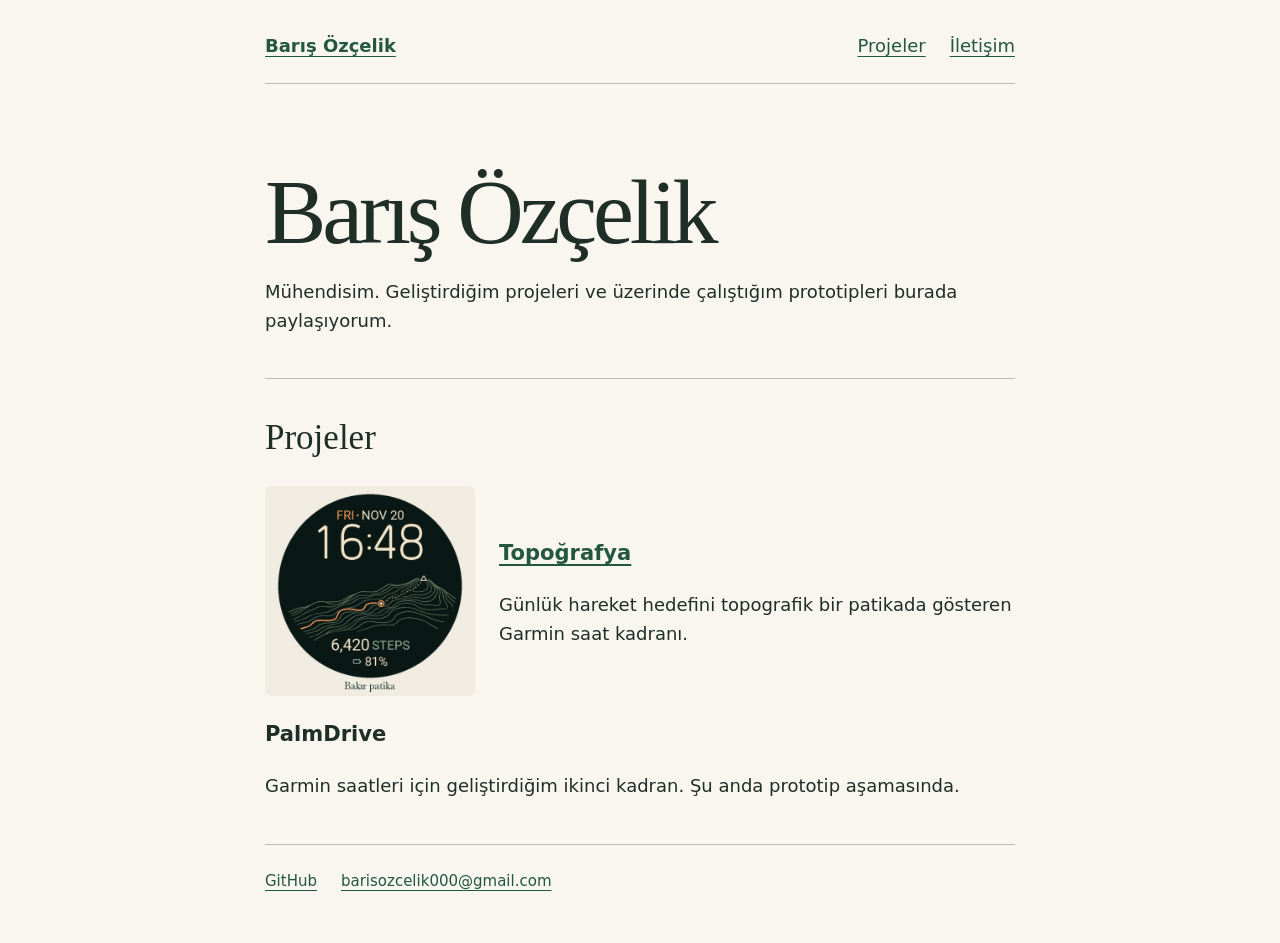
==== index.html @ dd602a6b "Add files via upload" ====
<!doctype html><html lang="tr"><head><meta charset="utf-8"><meta name="viewport" content="width=device-width,initial-scale=1"><title>Barış Özçelik · Mühendis</title><link rel="stylesheet" href="style.css"></head><body><nav aria-label="Ana gezinme"><a href="./">Barış Özçelik</a><a href="./#projeler">Projeler</a><a href="mailto:barisozcelik000@gmail.com">İletişim</a></nav><main><header><h1>Barış Özçelik</h1><p>Mühendisim. Geliştirdiğim projeleri ve üzerinde çalıştığım prototipleri burada paylaşıyorum.</p></header><section id="projeler"><h2>Projeler</h2><article class="project"><img src="topografya.png" alt="Topoğrafya kadranının görünümü"><div><h3><a href="apps/watch-faces/topografya/">Topoğrafya</a></h3><p>Günlük hareket hedefini topografik bir patikada gösteren Garmin saat kadranı.</p></div></article><article><h3>PalmDrive</h3><p>Garmin saatleri için geliştirdiğim ikinci kadran. Şu anda prototip aşamasında.</p></article></section></main><footer><a href="https://github.com/barisozcelik">GitHub</a><a href="mailto:barisozcelik000@gmail.com">barisozcelik000@gmail.com</a></footer></body></html>
---- style.css ----
*{box-sizing:border-box}body{max-width:870px;margin:auto;padding:32px clamp(20px,5vw,60px) 50px;background:#f8f6ef;color:#202e28;font:18px/1.6 'Inter',system-ui,sans-serif}nav,footer{display:flex;flex-wrap:wrap;align-items:center;gap:24px}nav{padding-bottom:22px;border-bottom:1px solid #babeb3}nav a:first-child{margin-right:auto;font-weight:700}a{color:#245741;text-underline-offset:4px}header{padding:clamp(34px,7vw,80px) 0 24px}h1,h2{font-family:Georgia,serif;line-height:1.05;font-weight:500}h1{font-size:clamp(52px,9vw,92px);letter-spacing:-.045em;margin:0}h2{font-size:35px}section{border-top:1px solid #babeb3;padding:12px 0 26px}.project{display:flex;align-items:center;gap:24px}.project img{width:28%;border-radius:6px}footer{border-top:1px solid #babeb3;padding-top:24px;font-size:15px}.detail{width:min(100%,360px);height:auto;display:block;margin:20px 0}
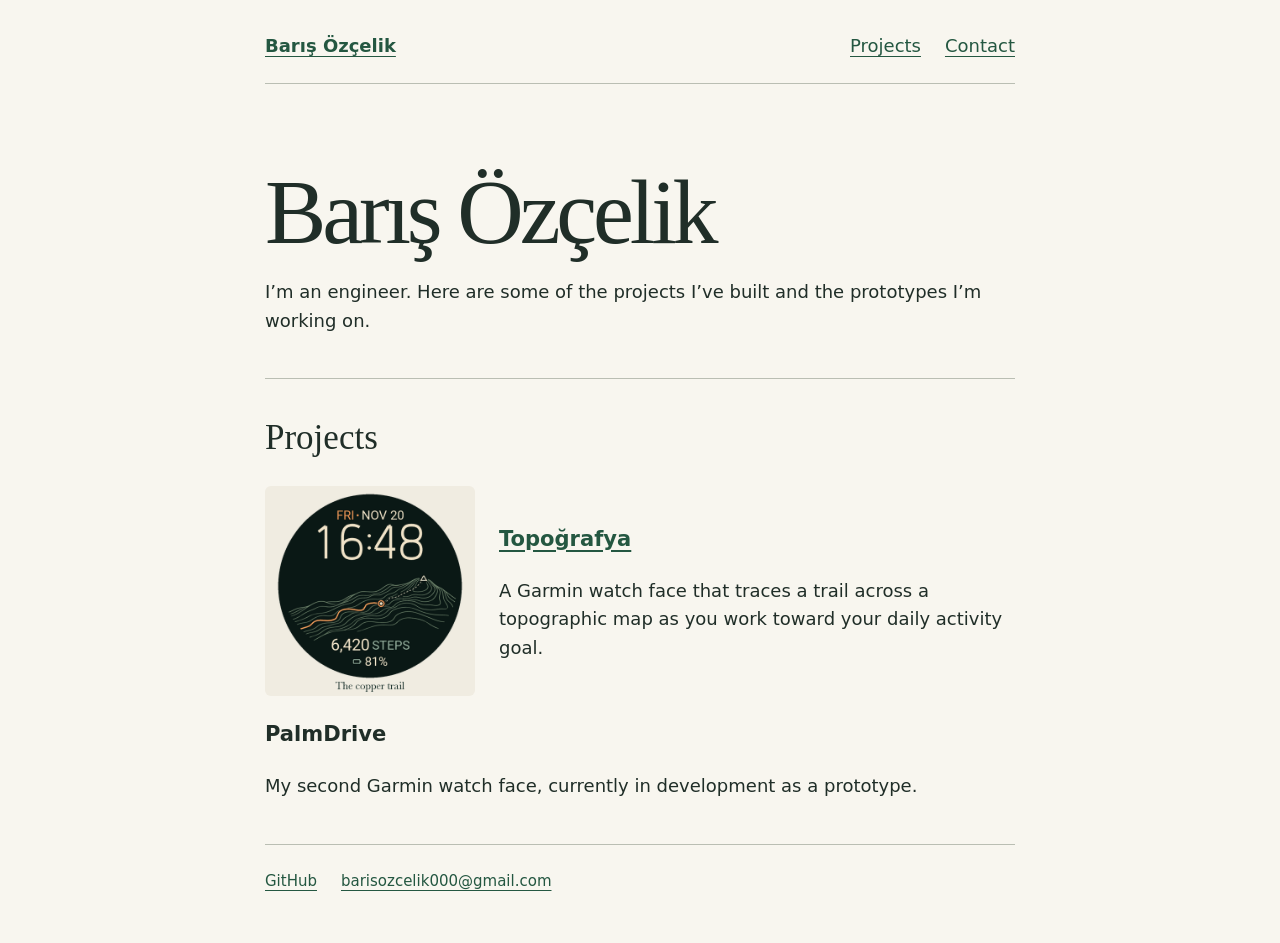
==== commit d465c47d: "Publish English portfolio and watch face artwork" ====
--- a/index.html
+++ b/index.html
@@ -1 +1 @@
-<!doctype html><html lang="tr"><head><meta charset="utf-8"><meta name="viewport" content="width=device-width,initial-scale=1"><title>Barış Özçelik · Mühendis</title><link rel="stylesheet" href="style.css"></head><body><nav aria-label="Ana gezinme"><a href="./">Barış Özçelik</a><a href="./#projeler">Projeler</a><a href="mailto:barisozcelik000@gmail.com">İletişim</a></nav><main><header><h1>Barış Özçelik</h1><p>Mühendisim. Geliştirdiğim projeleri ve üzerinde çalıştığım prototipleri burada paylaşıyorum.</p></header><section id="projeler"><h2>Projeler</h2><article class="project"><img src="topografya.png" alt="Topoğrafya kadranının görünümü"><div><h3><a href="apps/watch-faces/topografya/">Topoğrafya</a></h3><p>Günlük hareket hedefini topografik bir patikada gösteren Garmin saat kadranı.</p></div></article><article><h3>PalmDrive</h3><p>Garmin saatleri için geliştirdiğim ikinci kadran. Şu anda prototip aşamasında.</p></article></section></main><footer><a href="https://github.com/barisozcelik">GitHub</a><a href="mailto:barisozcelik000@gmail.com">barisozcelik000@gmail.com</a></footer></body></html>+<!doctype html><html lang="en"><head><meta charset="utf-8"><meta name="viewport" content="width=device-width,initial-scale=1"><title>Barış Özçelik · Engineer</title><link rel="stylesheet" href="style.css"></head><body><nav aria-label="Main navigation"><a href="./">Barış Özçelik</a><a href="./#projeler">Projects</a><a href="mailto:barisozcelik000@gmail.com">Contact</a></nav><main><header><h1>Barış Özçelik</h1><p>I’m an engineer. Here are some of the projects I’ve built and the prototypes I’m working on.</p></header><section id="projeler"><h2>Projects</h2><article class="project"><img src="topografya.png" alt="The Topoğrafya watch face"><div><h3><a href="apps/watch-faces/topografya/">Topoğrafya</a></h3><p>A Garmin watch face that traces a trail across a topographic map as you work toward your daily activity goal.</p></div></article><article><h3>PalmDrive</h3><p>My second Garmin watch face, currently in development as a prototype.</p></article></section></main><footer><a href="https://github.com/barisozcelik">GitHub</a><a href="mailto:barisozcelik000@gmail.com">barisozcelik000@gmail.com</a></footer></body></html>
